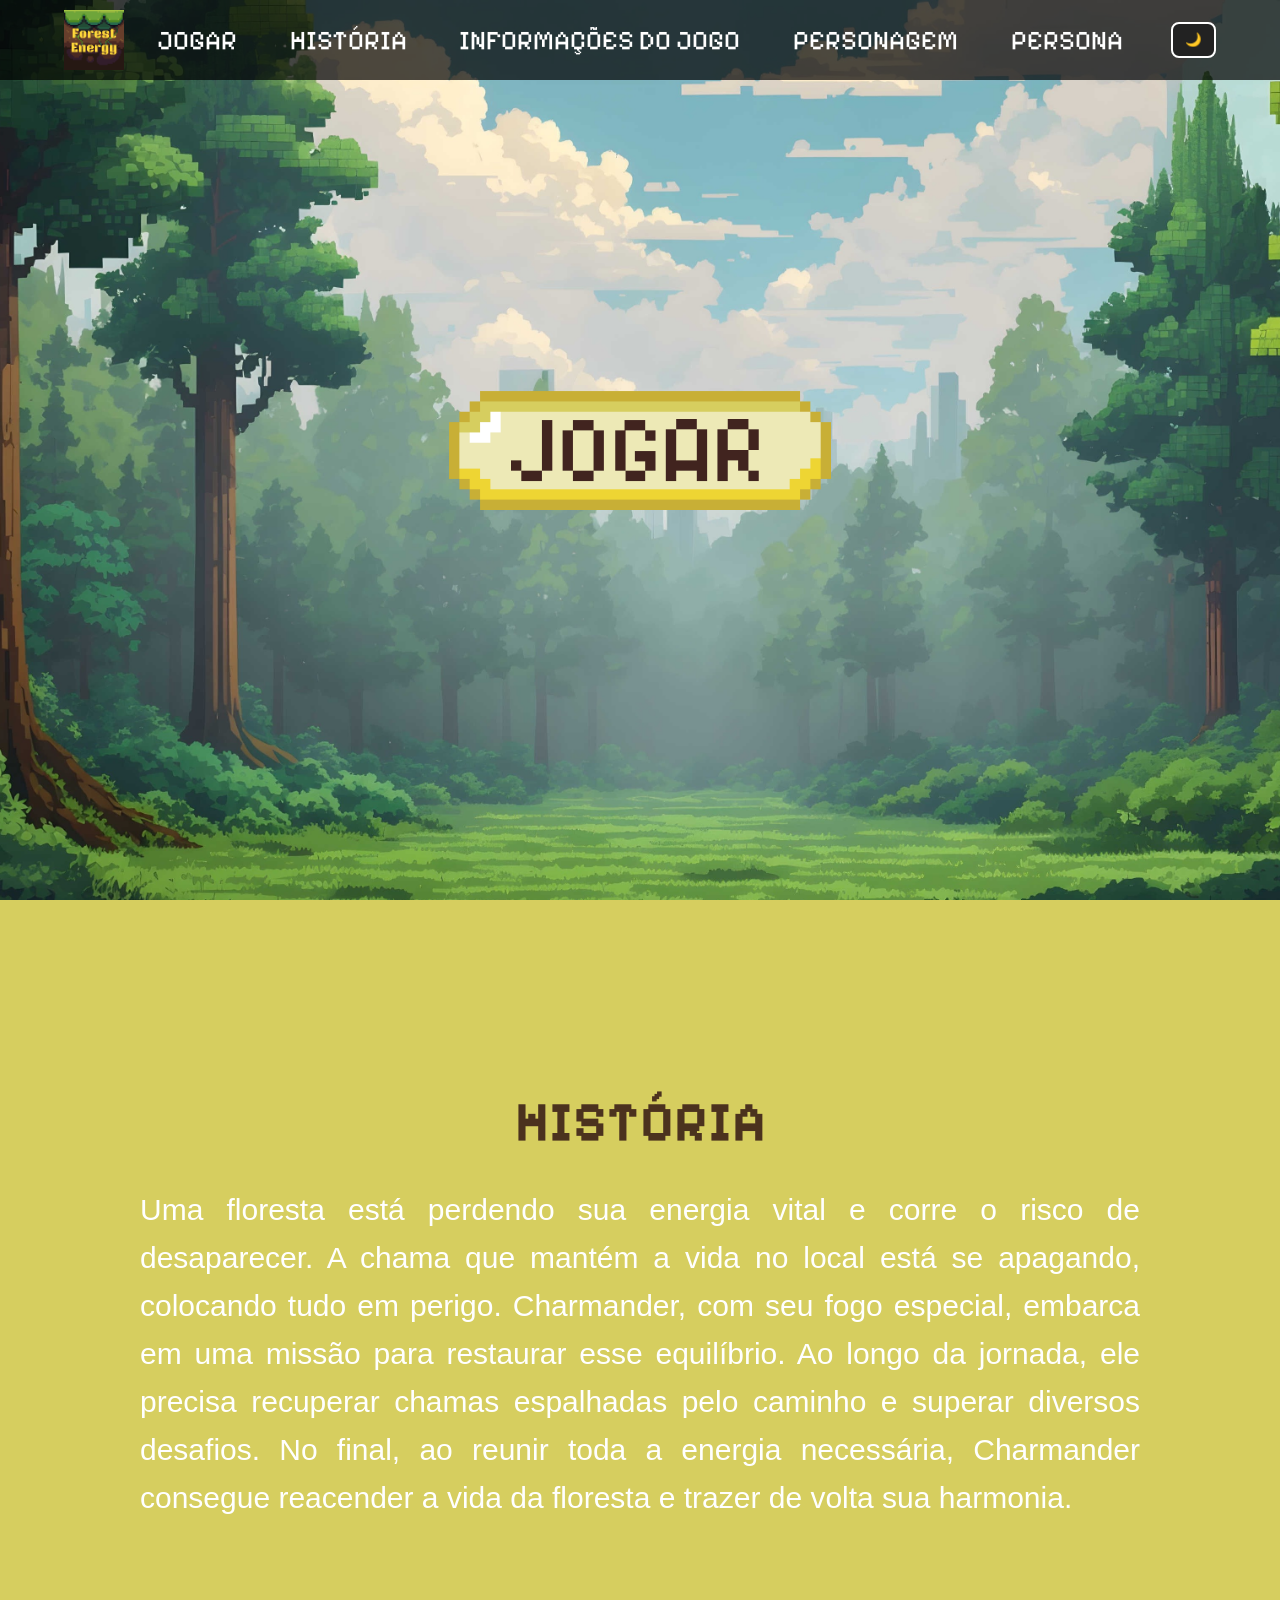
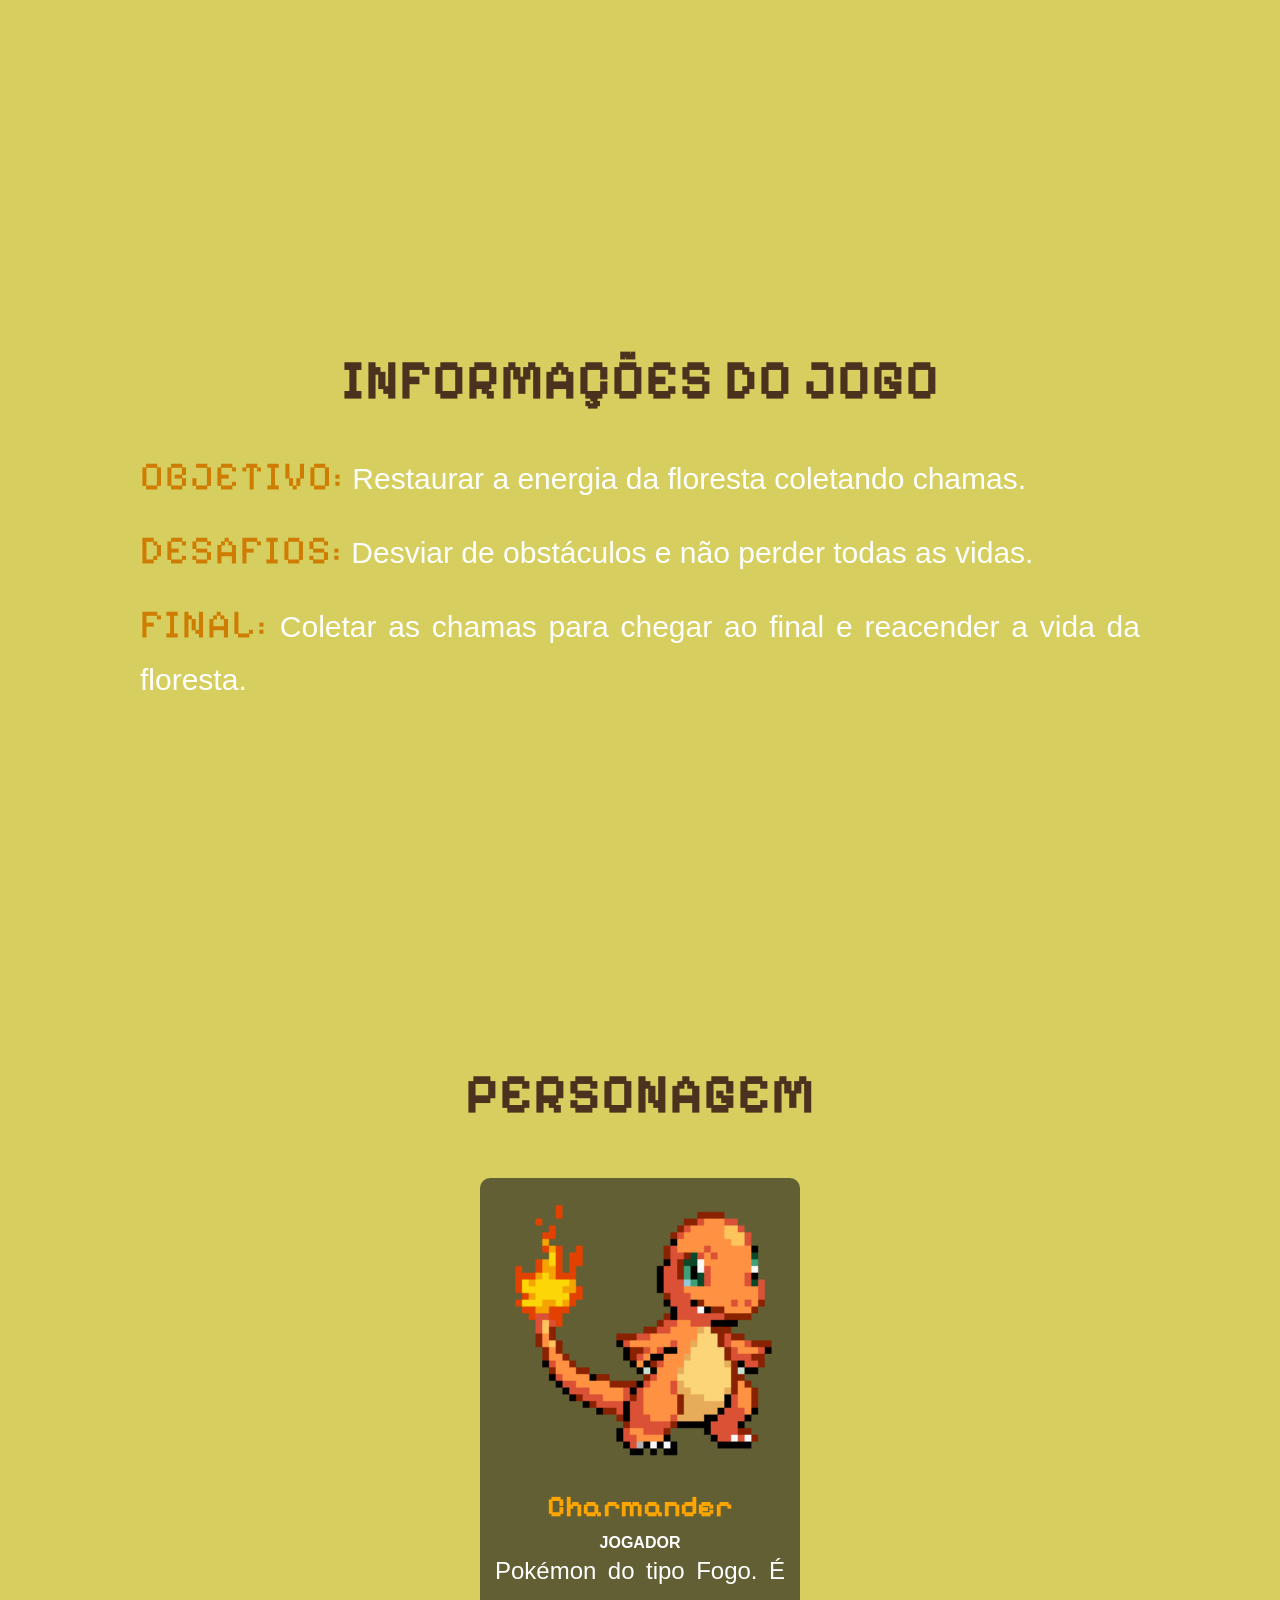
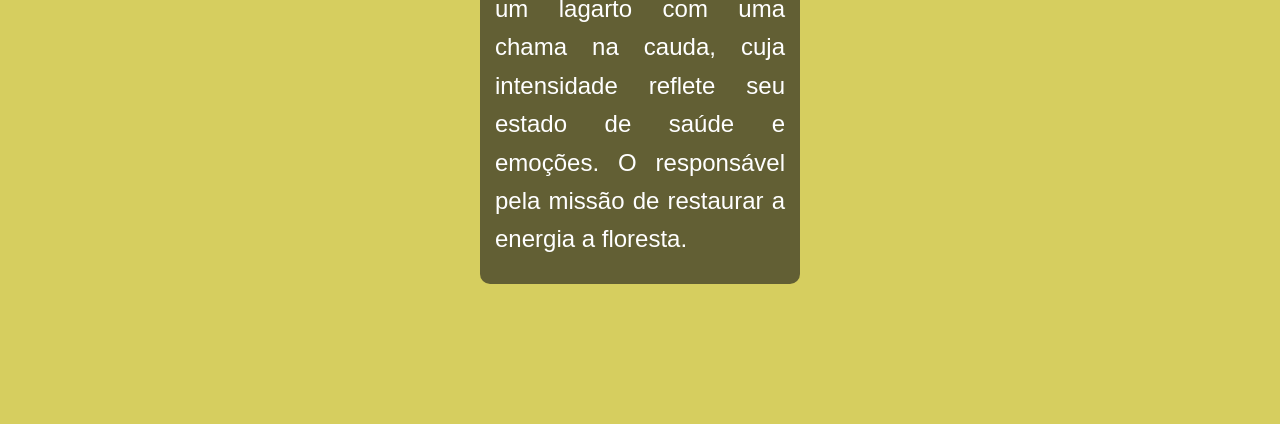
==== index.html @ 43fc6512 "Add files via upload" ====
<!DOCTYPE html>
<html lang="pt-br">

<head>
    <title>Forest Energy</title>
    <meta charset="UTF-8">
    <meta name="viewport" content="width=device-width, initial-scale=1.0">
    <link rel="icon" href="iconCharmander.png">
    <link rel="stylesheet" href="style.css">
    <link href="https://fonts.googleapis.com/css2?family=Pixelify+Sans:wght@400;700&display=swap" rel="stylesheet">
    <script src="script.js" defer></script>
</head>

<body>
    <header class="header">

        <a href="#jogar" class="logo">
            <img src="logo.png" alt="Logo">
        </a>





        <nav class="nav" id="nav">
            <ul class="nav-list">
                <li><a href="#jogar">JOGAR</a></li>
                <li><a href="#historia">HISTÓRIA</a></li>
                <li><a href="#infos">INFORMAÇÕES DO JOGO</a></li>
                <li><a href="#personagem">PERSONAGEM</a></li>
                <li><a href="persona.html">PERSONA</a></li>
            </ul>
        </nav>

        <!-- BOTÃO TEMA NO HEADER -->
        <button id="botaoTema" onclick="trocarTema()">
            🌙
        </button>

        <!-- Hamburger -->
        <div class="hamburger" id="hamburger">
            <span></span>
            <span></span>
            <span></span>
        </div>

    </header>

    <div class="hero" id="jogar">

        <!-- IMAGEM DE FUNDO -->
        <img src="fundoflorestajogo.jpg" alt="Floresta" class="bg">

        <!-- BOTÃO JOGAR -->
        <div class="hero-text">
            <a href="jogo/index.html" target="_blank">
                <img src="jogar.png" alt="Jogar" class="btn-img">
            </a>
        </div>


    </div>

    <main>
        <section id="historia">
            <div class="container">
                <h1>HISTÓRIA</h1>
                <p>
                    Uma floresta está perdendo sua energia vital e corre o risco de desaparecer. A chama que mantém a
                    vida no local está se apagando, colocando tudo em perigo.

                    Charmander, com seu fogo especial, embarca em uma missão para restaurar esse equilíbrio. Ao longo da
                    jornada, ele precisa recuperar chamas espalhadas pelo caminho e superar diversos desafios.

                    No final, ao reunir toda a energia necessária, Charmander consegue reacender a vida da floresta e
                    trazer de volta sua harmonia.
                </p>
            </div>
        </section>

        <section id="infos">
            <div class="container">
                <h1>INFORMAÇÕES DO JOGO</h1>
                <p>
                    <span class="pixel">OBJETIVO:</span> Restaurar a energia da floresta coletando chamas.
                </p>

                <p>
                    <span class="pixel">DESAFIOS:</span> Desviar de obstáculos e não perder todas as vidas.
                </p>

                <p>
                    <span class="pixel">FINAL:</span> Coletar as chamas para chegar ao final e reacender a vida da
                    floresta.
                </p>
            </div>
        </section>

        <section id="personagem">
            <div class="container">

                <h1>PERSONAGEM</h1>
                <div class="cards">
                    <div class="card">
                        <img src="iconCharmander.png" alt="Charmander">
                        <h3>Charmander</h3>
                        <h4>JOGADOR</h4>
                        <p>Pokémon do tipo Fogo. É um lagarto com uma chama na cauda,
                            cuja intensidade reflete seu estado de saúde e emoções. O responsável pela missão de
                            restaurar a energia a floresta.</p>
                    </div>
                </div>


            </div>
        </section>
        </div>
        </section>

    </main>
</body>
---- style.css ----
* {
    margin: 0;
    padding: 0;
    box-sizing: border-box;
}

body {
    font-family: Arial, Helvetica, sans-serif;
    background-color: #d6ce5f;
    min-height: 100vh;
    display: flex;
    flex-direction: column;
}

html {
    scroll-behavior: smooth;
}

/* HEADER */
.header {
    background-color: rgba(0, 0, 0, 0.7);
    color: white;
    display: flex;
    align-items: center;
    justify-content: space-between;
    gap: 10px;
    padding: 0 5%;
    height: 80px;
    width: 100%;
    position: fixed;
    top: 0;
    left: 0;
    z-index: 999;
}

.logo {
    display: flex;
    align-items: center;
}

.logo img {
    height: 60px;
    width: auto;
    display: block;
}

/* BOTÃO JOGAR */
.btn-img {
    width: 220px;
    height: auto;
    cursor: pointer;
    transition: 0.5s;
}

.btn-img:hover {
    transform: scale(1.1);
    filter: brightness(1.1) drop-shadow(0 0 8px orange);
}

.bg {
    width: 100%;
    height: 100vh;
    object-fit: cover;
}

.game-frame {
    width: 100%;
    height: 100vh;
    border: none;
}

.hidden {
    display: none;
}

/*BOTÃO TEMA*/
#botaoTema {
    margin-left: 15px;
    padding: 8px 12px;
    border-radius: 8px;
    border: 2px solid white;
    background: #222;
    color: white;
    cursor: pointer;
    font-family: 'Pixelify Sans', Arial;
    transition: 0.3s;
}

#botaoTema:hover {
    background: orange;
    color: black;
}

body.dark {
    background-color: #1a1a1a;
    color: white;
}

body.dark section {
    background-color: #222;
    color: #d6ce5f;
}

body.dark h1 {
    color: white;
}

body.dark .card {
    background: #d6ce5f;
    color: #474214;
}

body.dark .header {
    background-color: rgba(0, 0, 0, 0.92);
}

/* HERO */
.hero {
    position: relative;
    width: 100%;
    height: 100dvh;
    overflow: hidden;
}

.hero img {
    width: 100%;
    height: 100%;
    object-fit: cover;
}

.hero-text {
    position: absolute;
    inset: 0;
    display: flex;
    justify-content: center;
    align-items: center;
    flex-direction: column;
    padding: 0 15px;
}

/* SECTIONS */
section {
    min-height: calc(100vh - 80px);
    padding: 120px 30px;
    background-color: #d6ce5f;
    color: rgb(255, 255, 255);

    display: flex;
    flex-direction: column;
    justify-content: center;
    align-items: center;

    scroll-margin-top: 80px;

}

/*PIXEL FONTE P*/
.pixel {
    font-family: 'Pixelify Sans', Arial, sans-serif;
    letter-spacing: 2px;
    font-size: 40px;
    color: rgb(207, 125, 2);
}

.pixelp {
    font-family: 'Pixelify Sans', Arial, sans-serif;
    letter-spacing: 2px;
    font-size: 35px;
    color: white;
}

section h1 {
    font-size: 3.5rem;
    font-family: 'Pixelify Sans', Arial, sans-serif;
    margin-bottom: 30px;
    text-align: center;
    color: #442a1bf3;
}

section p {
    font-size: 30px;
    max-width: 1000px;
    text-align: justify;
    line-height: 1.6;
    margin-bottom: 10px;
}

/* CONTAINER */
.container {
    max-width: 1200px;
    margin: 0 auto;
    padding: 0 20px;
}

/* PERSONAGENS */
.cards {
    display: flex;
    gap: 40px;
    flex-wrap: wrap;
    justify-content: center;
    padding: 20px;
}

.card {
    background: #1a1a1a9c;
    width: 320px;
    padding: 15px;
    border-radius: 10px;
    text-align: center;
}

.card img {
    width: 100%;
    border-radius: 10px;
}

.card h3 {
    margin: 10px 0;
    font-size: 30px;
    font-family: 'Pixelify Sans', Arial, sans-serif;
    color: orange;
}

.card p {
    font-size: 1.5rem;
}

/* NAV */
.nav {
    width: 100%;
}

.nav.active {
    display: block;
}

.nav-list {
    list-style: none;
    display: flex;
    gap: 30px;
    align-items: center;
    width: 100%;
    justify-content: space-evenly;
}

.nav-list a {
    text-decoration: none;
    color: white;
    font-size: 27px;
    font-family: 'Pixelify Sans', Arial, sans-serif;
    transition: 0.3s;
}

.nav-list a:hover {
    color: orange;
}

/* HAMBURGER */
.hamburger {
    display: none;
    flex-direction: column;
    width: 25px;
    height: 20px;
    cursor: pointer;
}

.hamburger span {
    height: 3px;
    background: white;
    border-radius: 2px;
    transition: 0.3s;
}

.hamburger.active span:nth-child(1) {
    transform: rotate(45deg) translateY(7px);
}

.hamburger.active span:nth-child(2) {
    opacity: 0;
}

.hamburger.active span:nth-child(3) {
    transform: rotate(-45deg) translateY(-7px);
}

/* MOBILE */
@media (max-width: 600px) {

    /*BOTÃO*/
    .btn-img {
        width: 35%;
        max-width: 140px;
        height: auto;
        object-fit: contain;
        display: block;
    }

    .header {
        height: 70px;
        padding: 0 20px;
        display: flex;
        justify-content: space-between;
        align-items: center
    }

    .logo img {
        height: 50px;
        max-width: 120px;
    }

    /* HERO TEXTO*/
    .hero-text h1 {
        font-size: 1.8rem;
        text-align: center;
    }

    /*SECTIONS*/
    section {
        padding: 80px 20px;
        scroll-margin-top: 70px;
    }

    section h1 {
        font-size: 1.6rem;
    }

    section p {
        font-size: 14px;
        text-align: 1.5;
    }

    /*PIXEL TEXTO*/
    .pixel {
        font-size: 20px;
        letter-spacing: 1px;
    }

    /*CARDS*/
    .cards {
        flex-direction: column;
        gap: 20px;
    }

    .card {
        width: 90%;
    }

    .card p {
        font-size: 14px;
    }

    .card h3 {
        font-size: 20px;
    }

    /*NAV*/
    .nav {
        display: none;
        position: absolute;
        top: 70px;
        left: 0;
        right: 0;
        width: 100%;
        max-width: 100vw;
        background: rgba(0, 0, 0, 0.6);
        text-align: center;
        z-index: 999;
    }

    .nav.active {
        display: block;
    }

    .nav-list {
        flex-direction: column;
        gap: 15px;
        padding: 20px 0;
    }

    .nav-list a {
        font-size: 18px;
        display: block;
        padding: 10px;
    }

    .hamburger {
        display: flex;
        flex-direction: column;
        justify-content: space-between;
        width: 30px;
        height: 22px;
        cursor: pointer;
    }

    .hamburger span {
        display: block;
        width: 100%;
        height: 3px;
        background: white;
        border-radius: 2px;
        transition: 0.3s;
    }
}
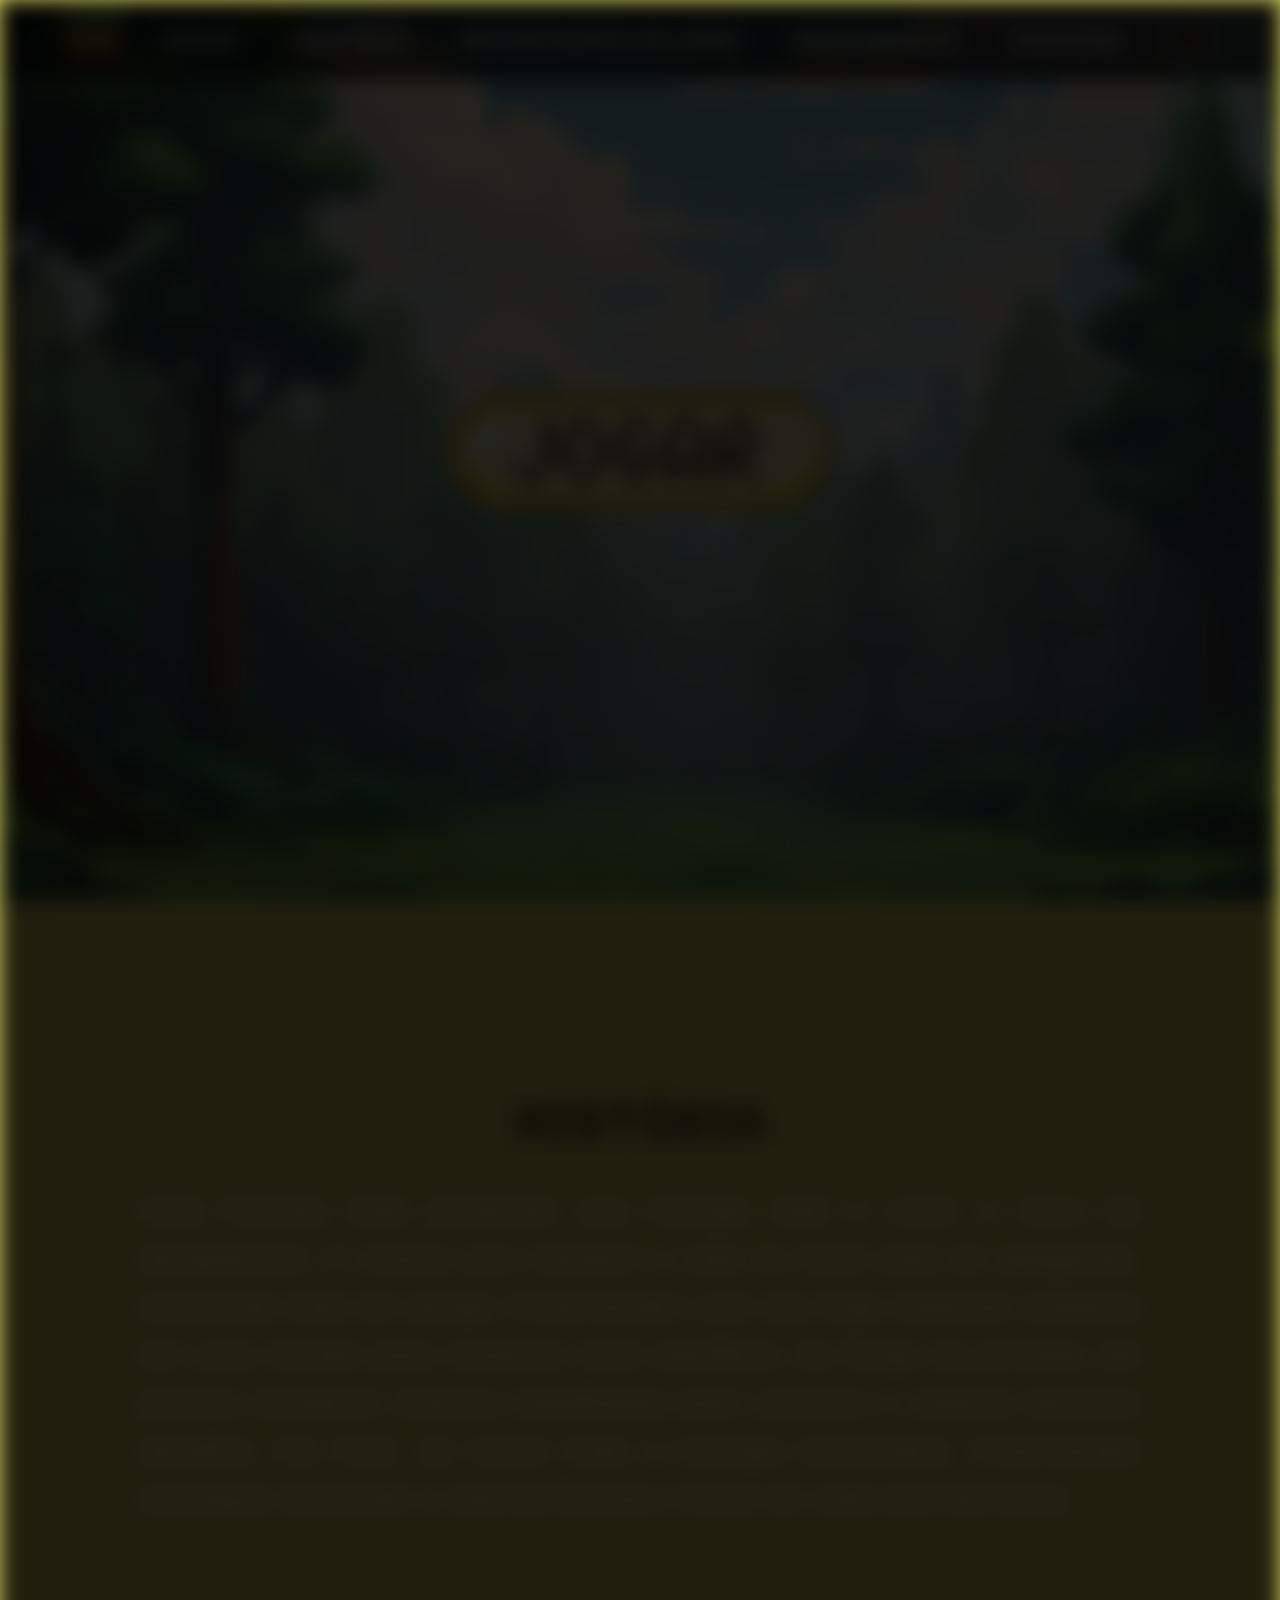
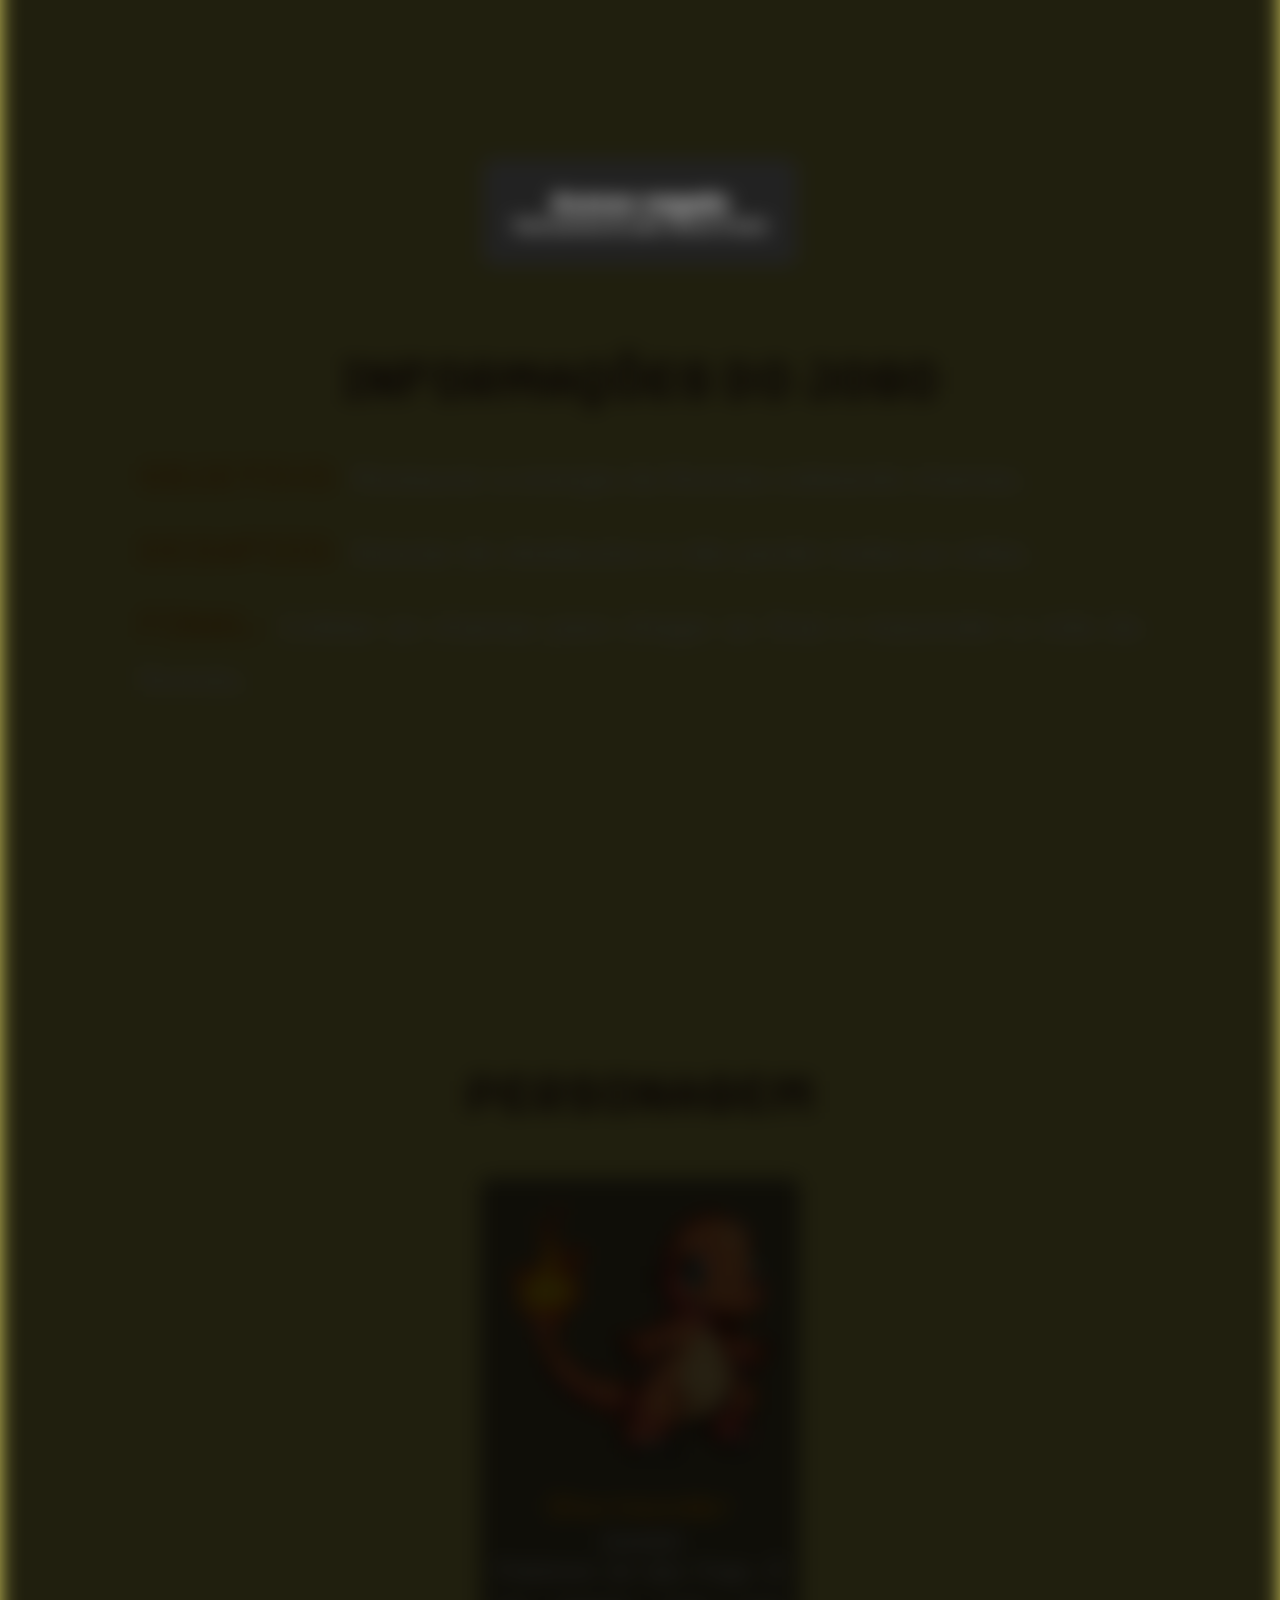
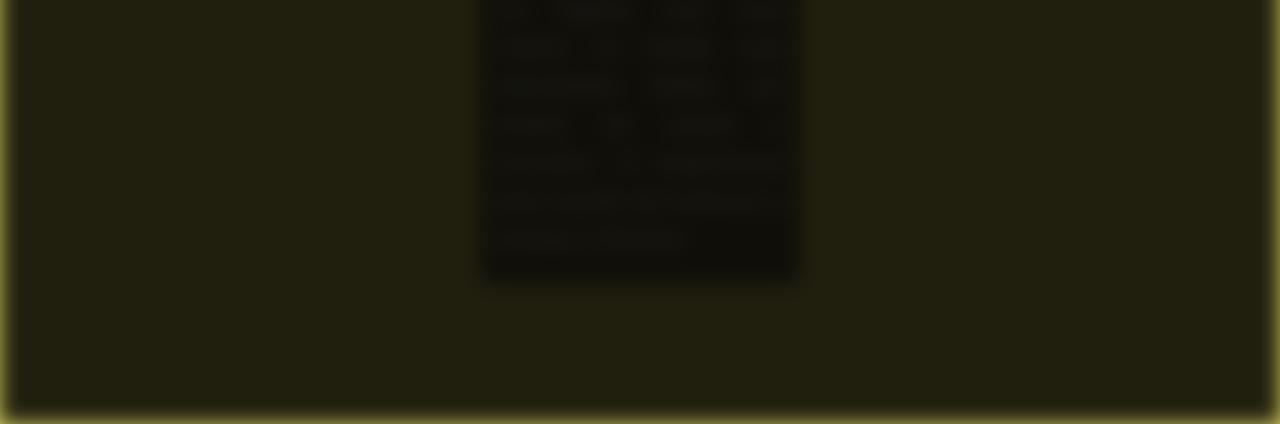
==== commit 93c8ba6b: "Add files via upload" ====
--- a/index.html
+++ b/index.html
@@ -19,9 +19,6 @@
         </a>
 
 
-
-
-
         <nav class="nav" id="nav">
             <ul class="nav-list">
                 <li><a href="#jogar">JOGAR</a></li>
@@ -32,12 +29,12 @@
             </ul>
         </nav>
 
-        <!-- BOTÃO TEMA NO HEADER -->
+
         <button id="botaoTema" onclick="trocarTema()">
             🌙
         </button>
 
-        <!-- Hamburger -->
+
         <div class="hamburger" id="hamburger">
             <span></span>
             <span></span>
--- a/style.css
+++ b/style.css
@@ -112,6 +112,12 @@
 
 body.dark .header {
     background-color: rgba(0, 0, 0, 0.92);
+}
+
+.site-blur {
+    filter: blur(10px);
+    pointer-events: none;
+    user-select: none;
 }
 
 /* HERO */
